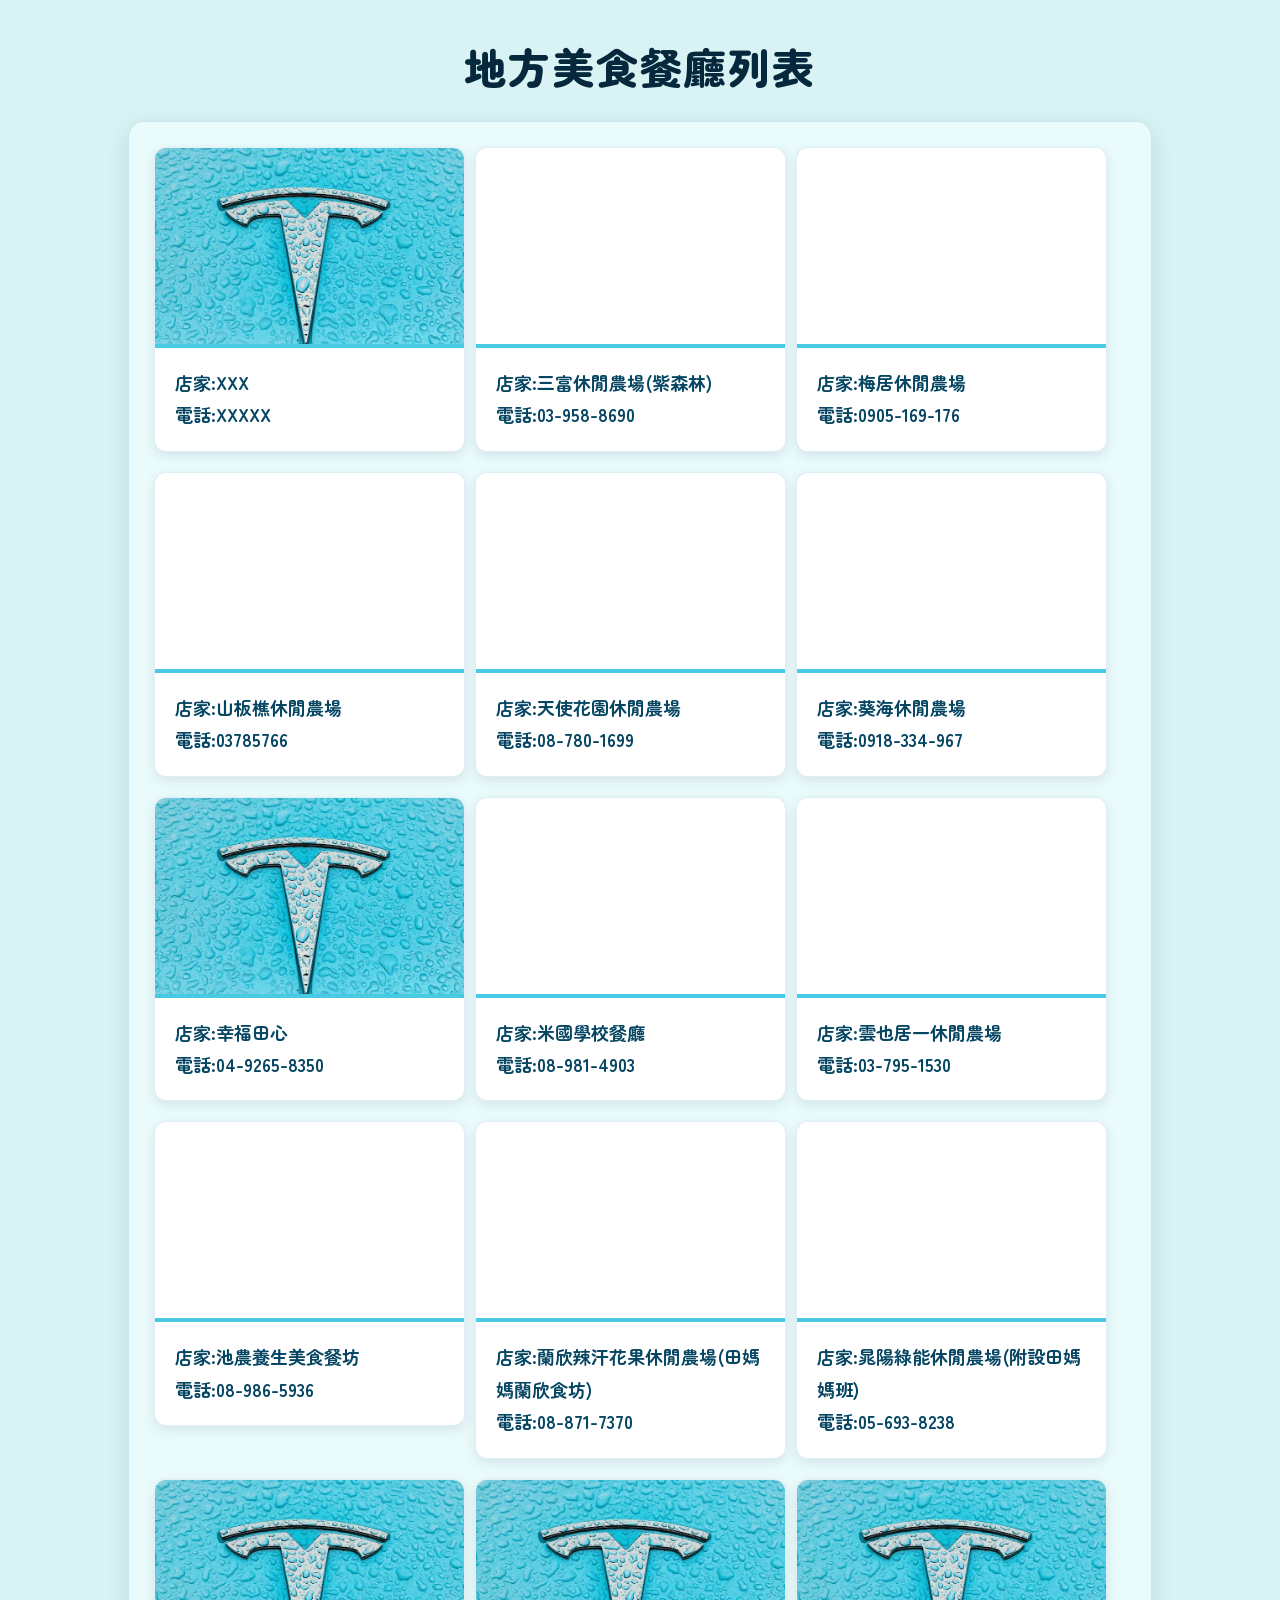
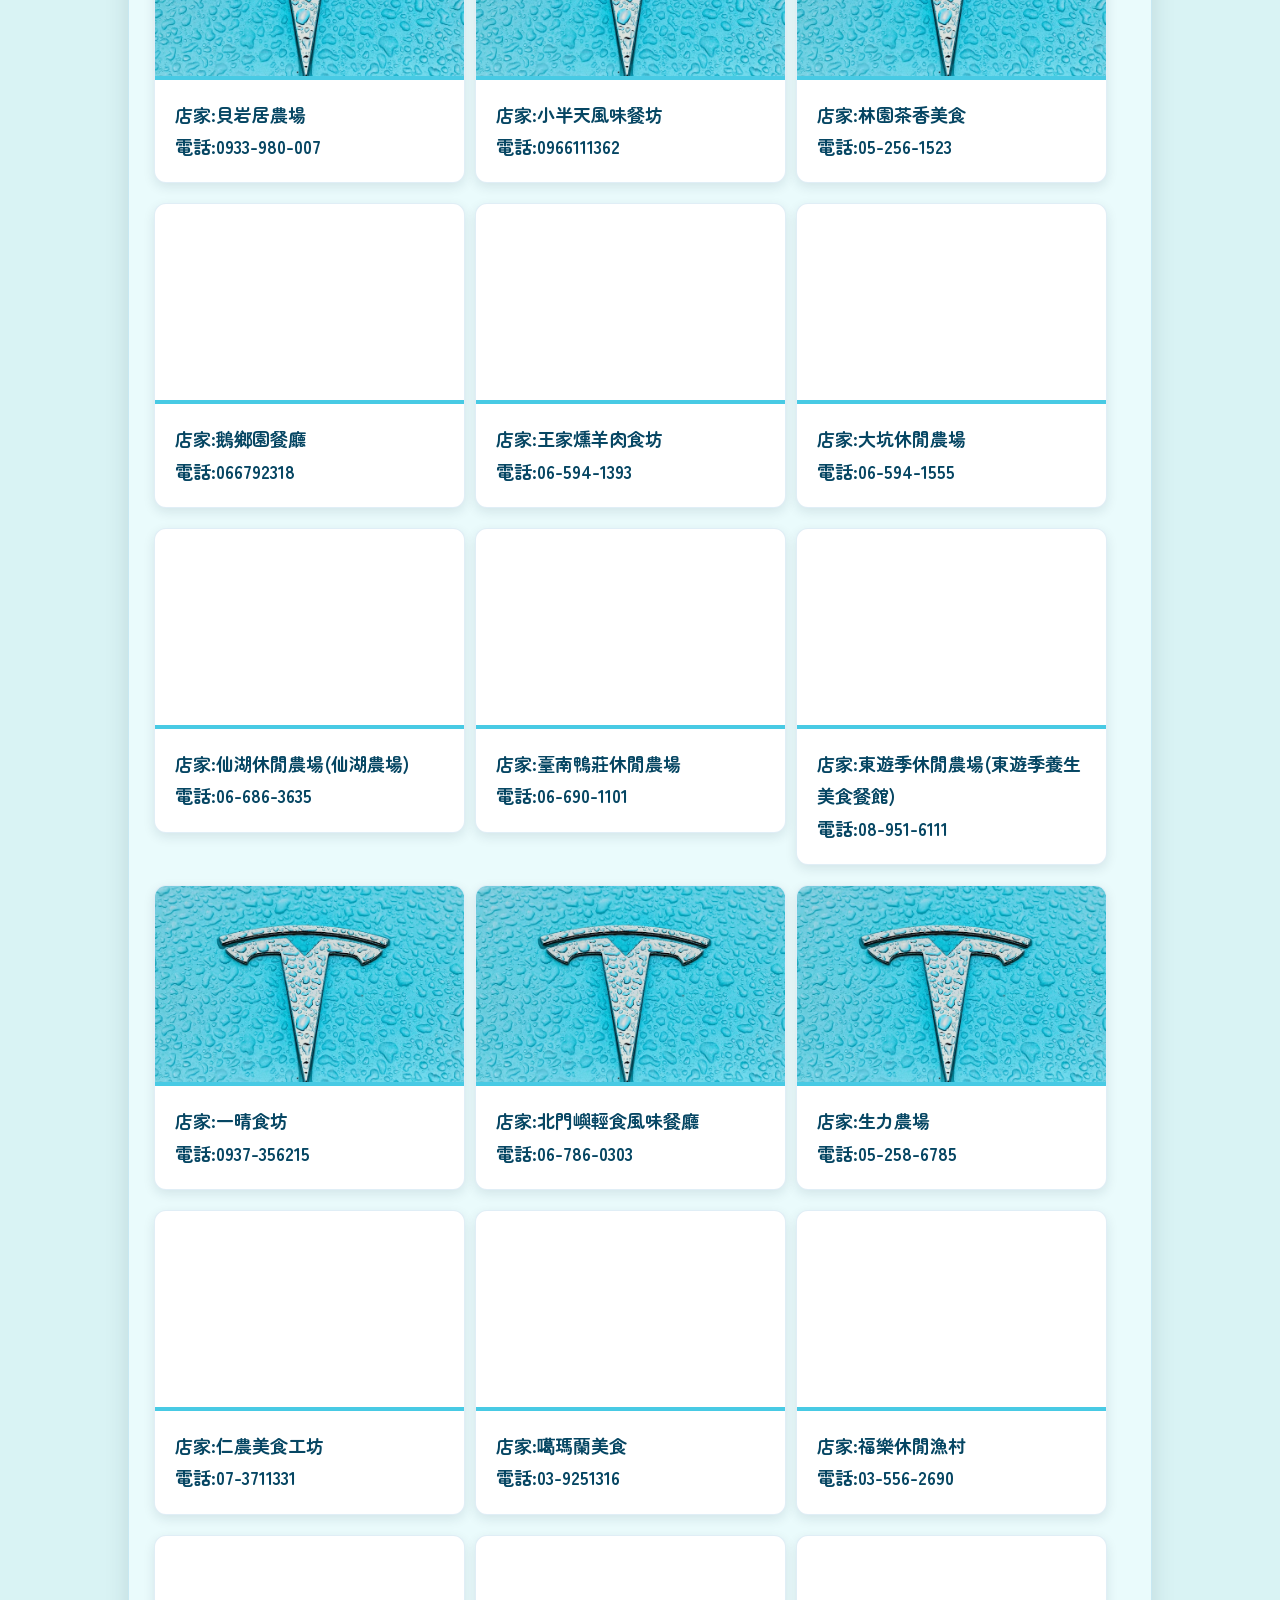
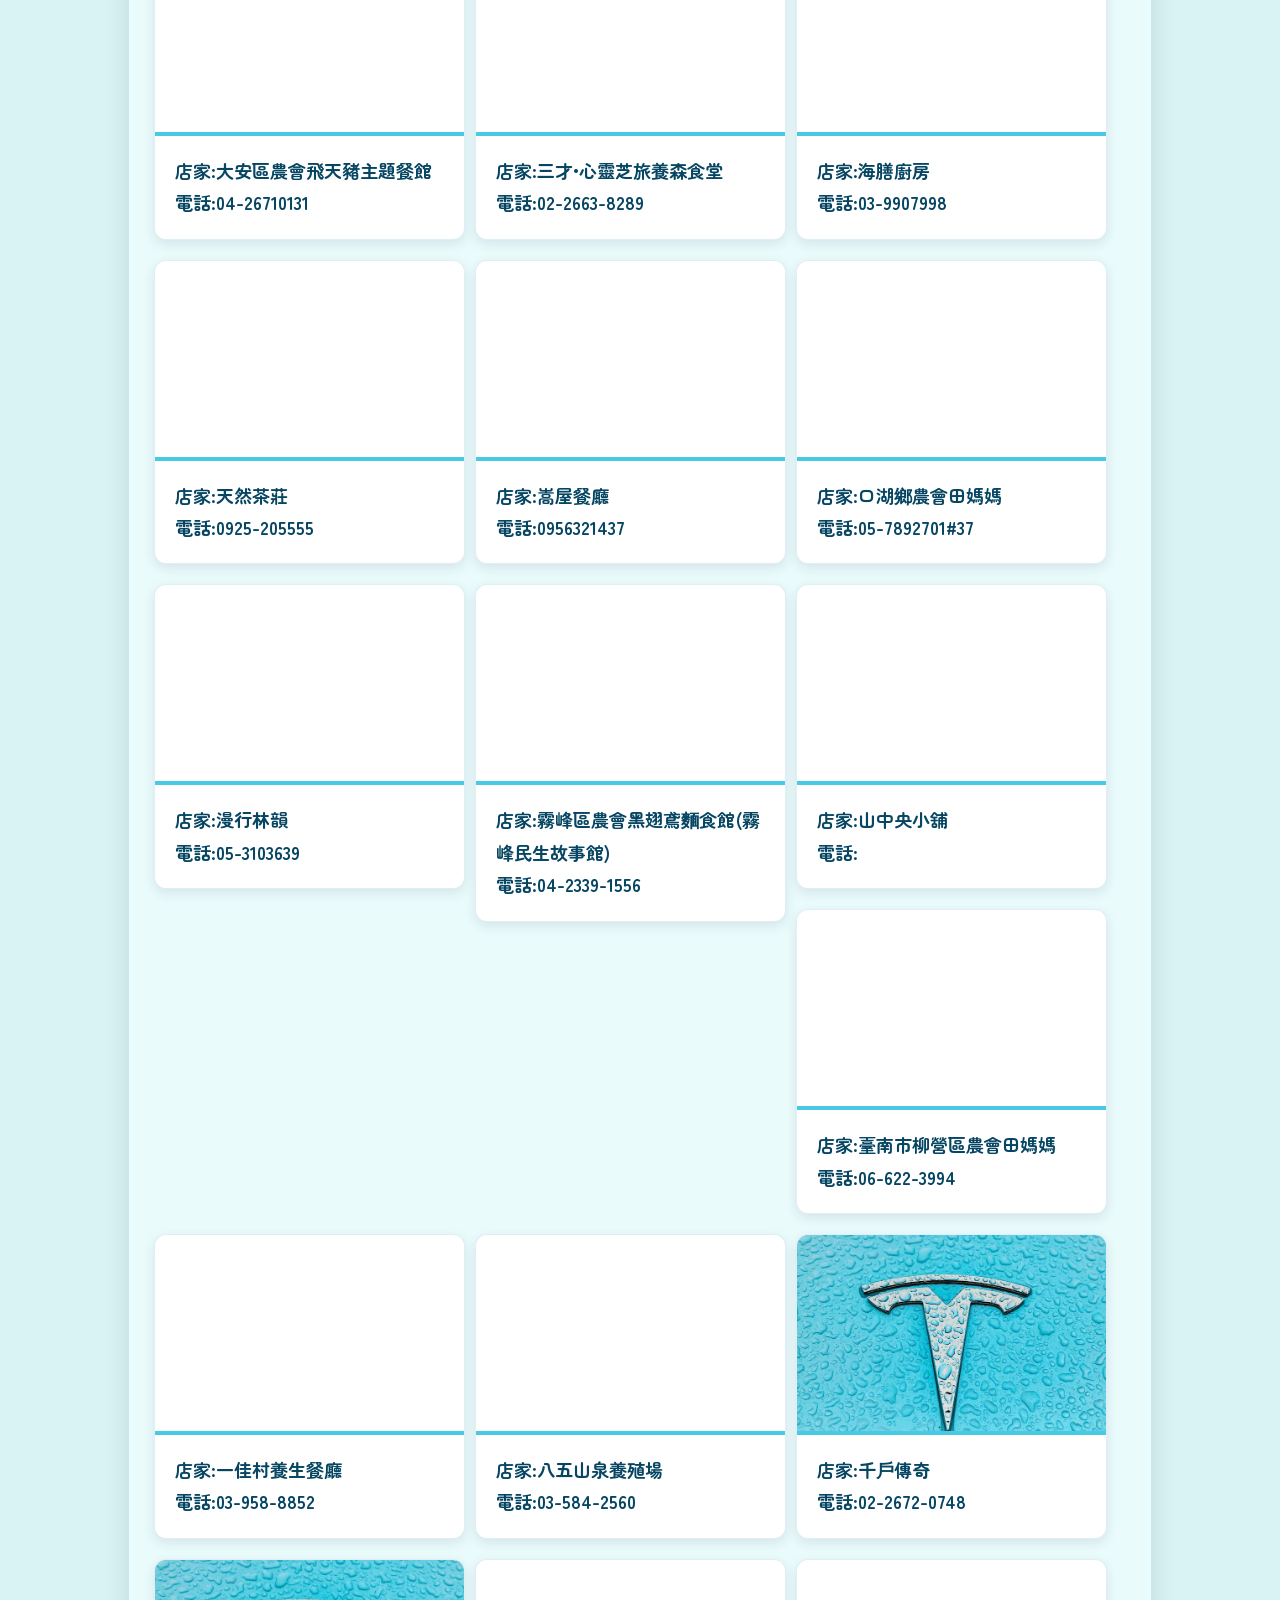
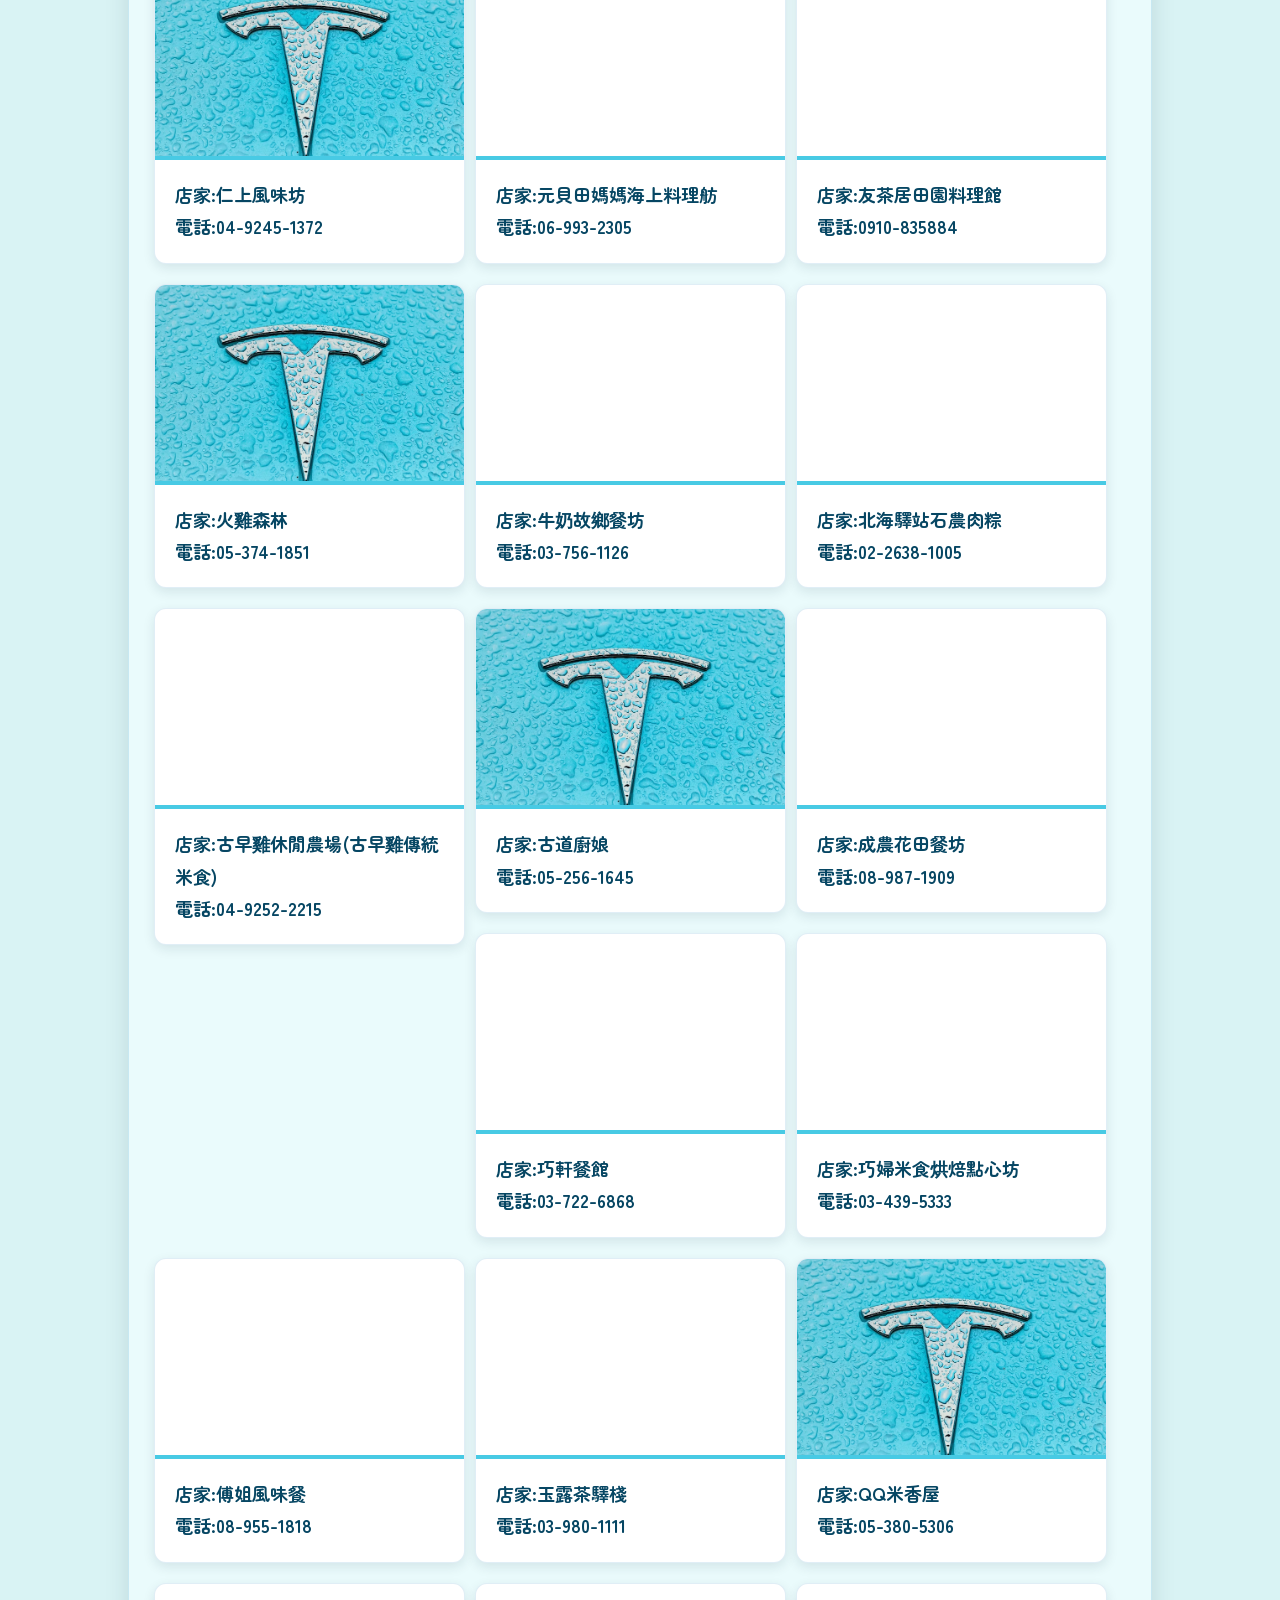
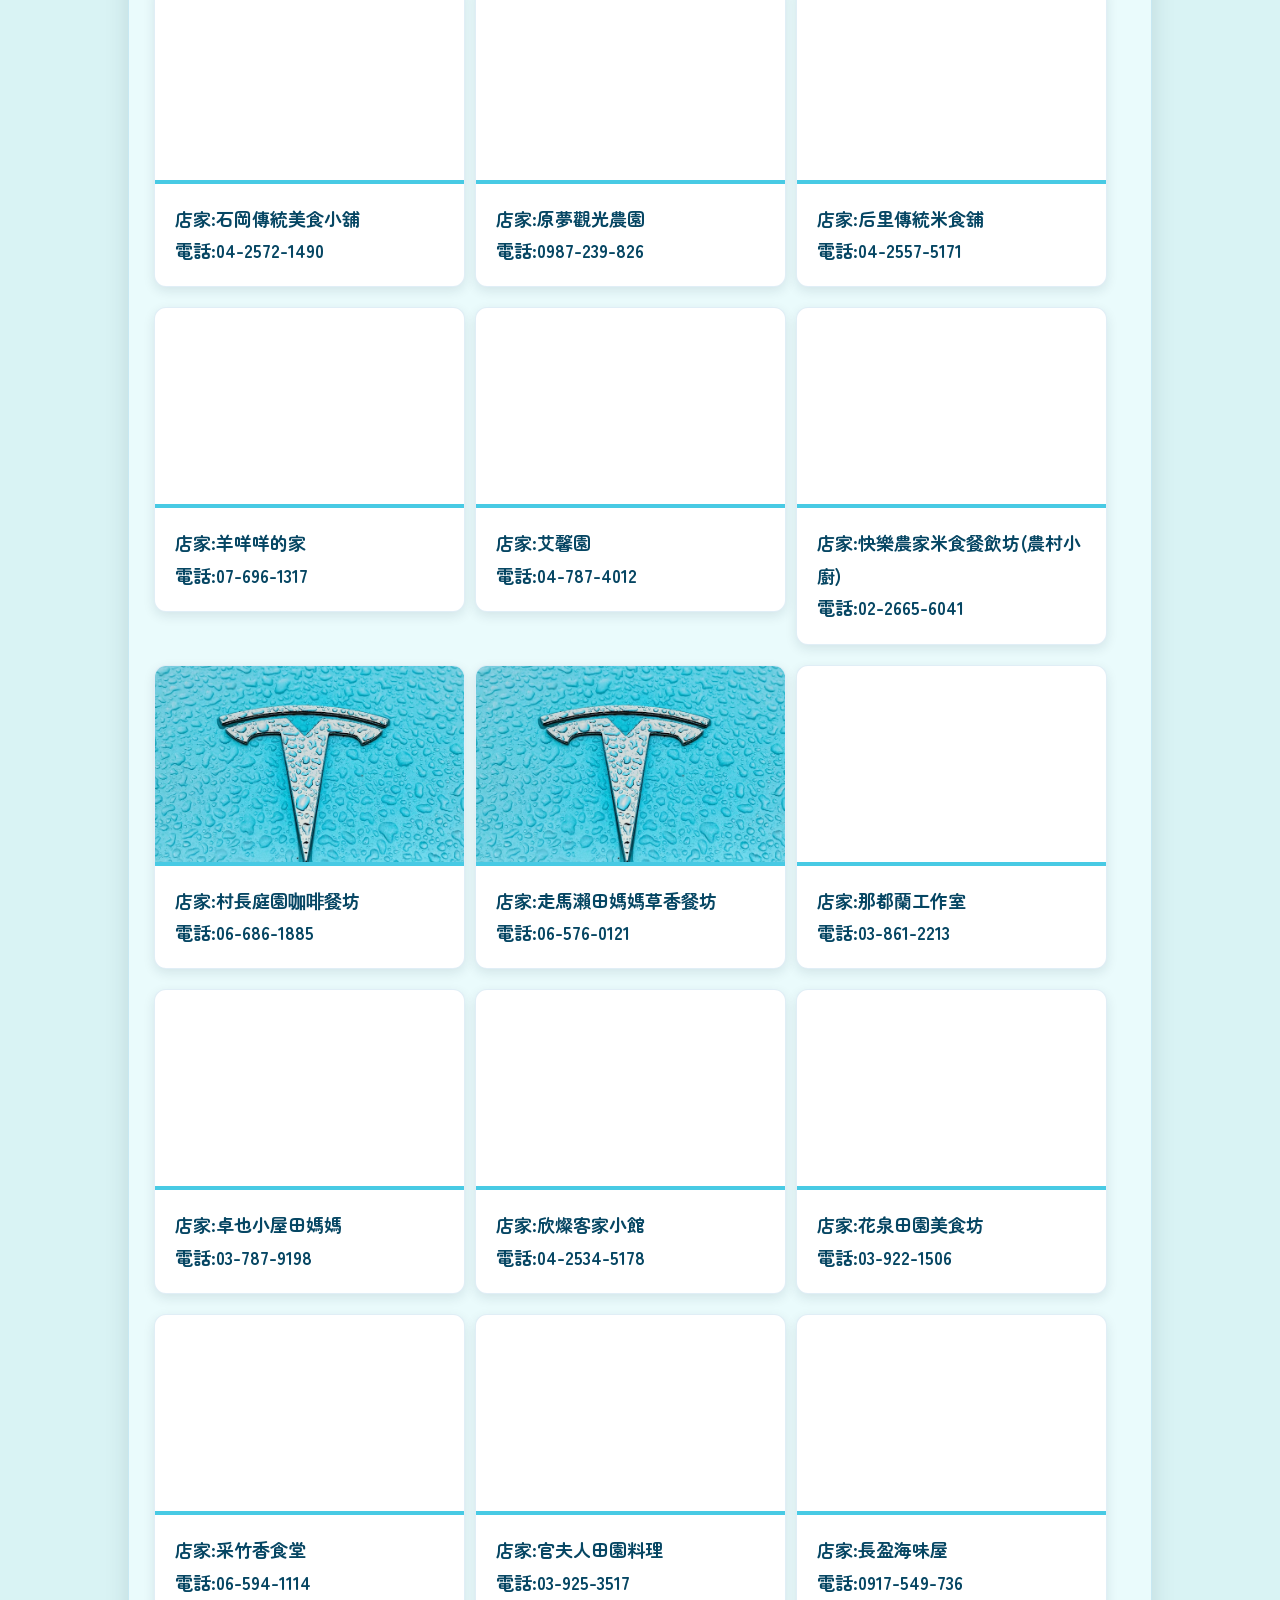
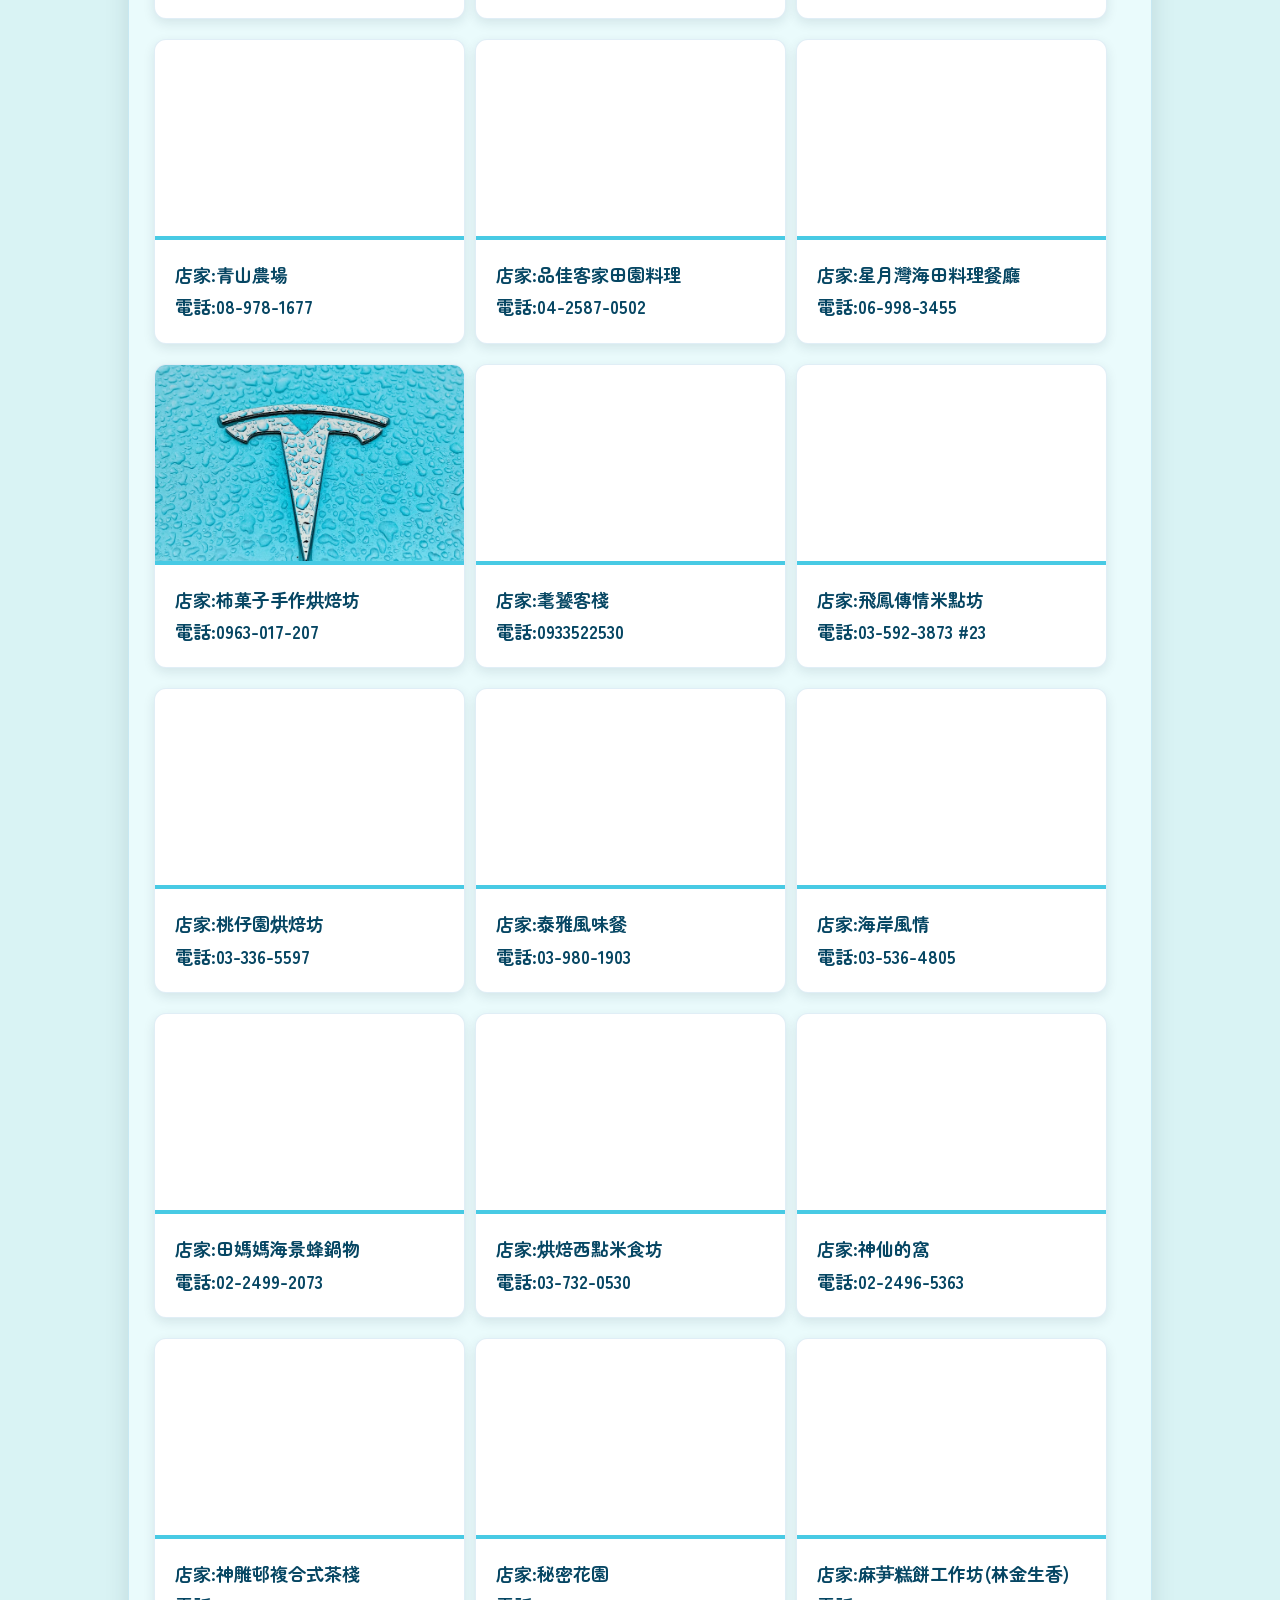
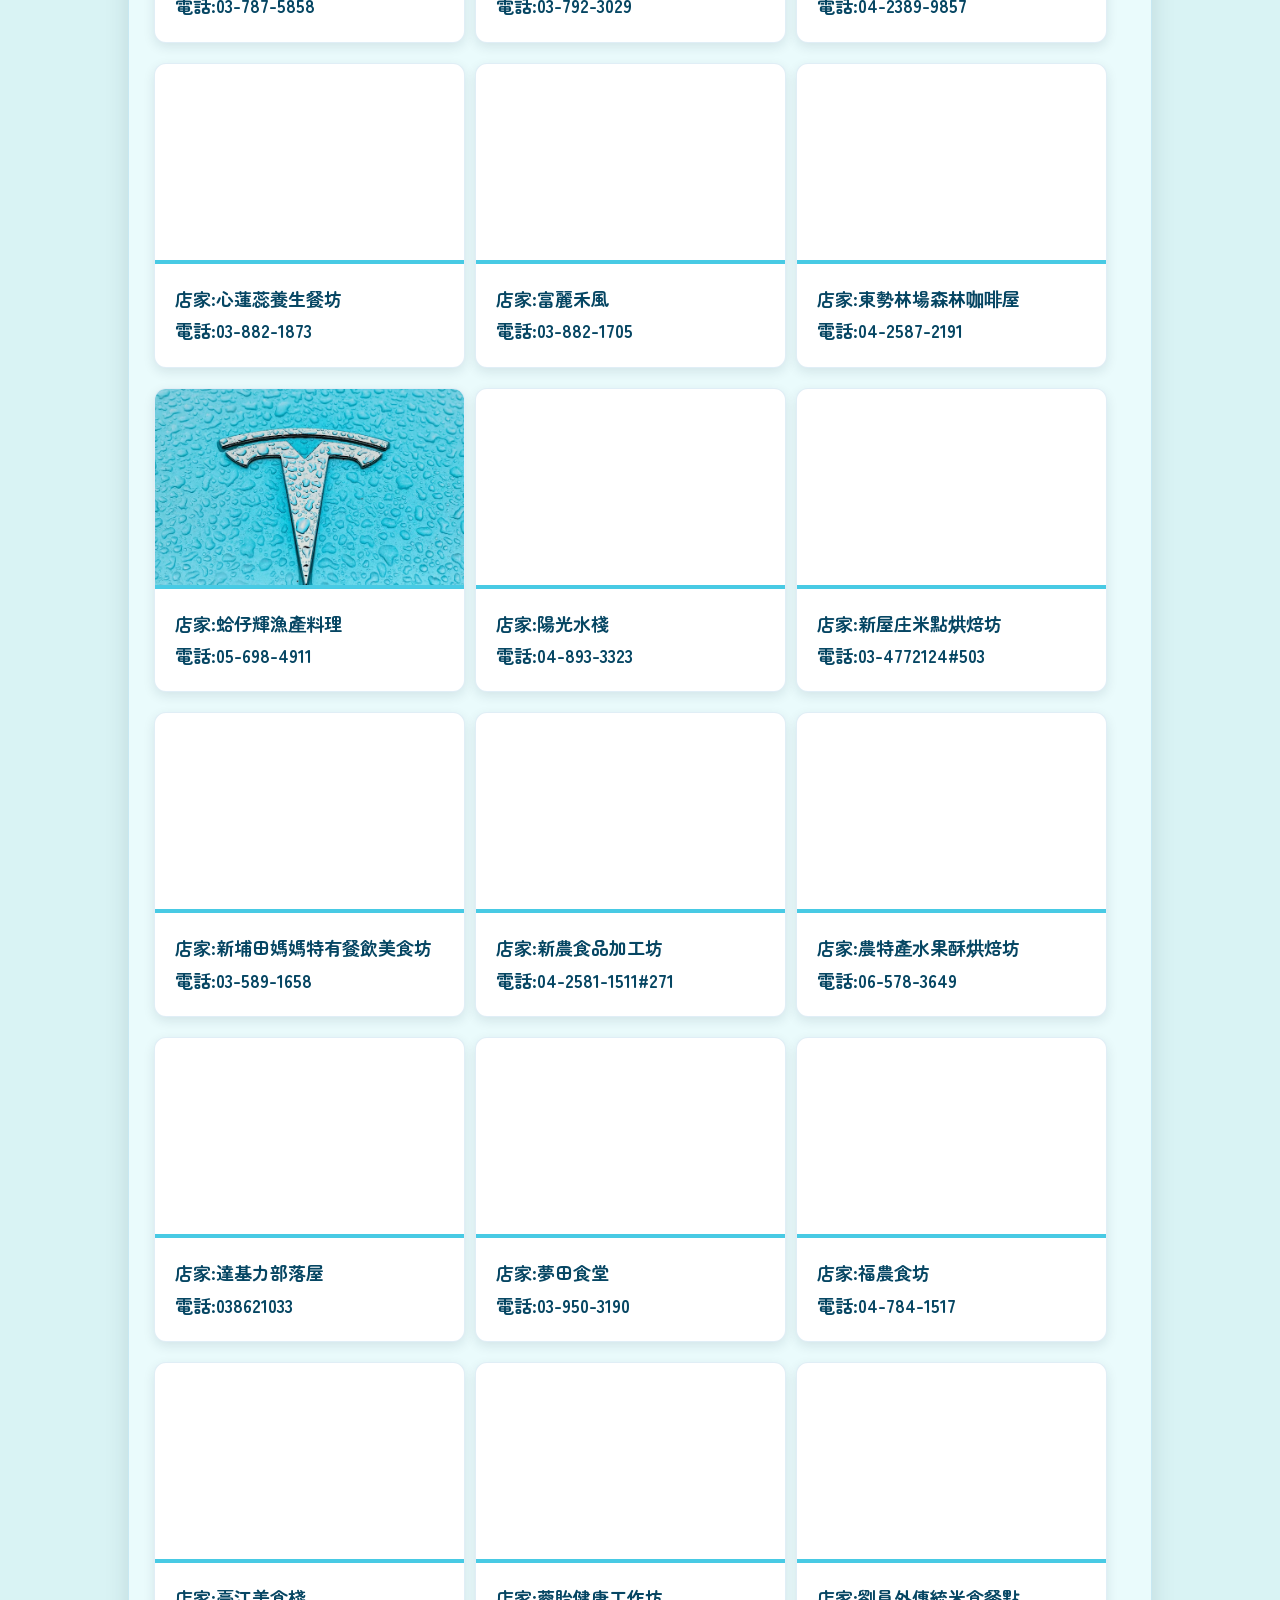
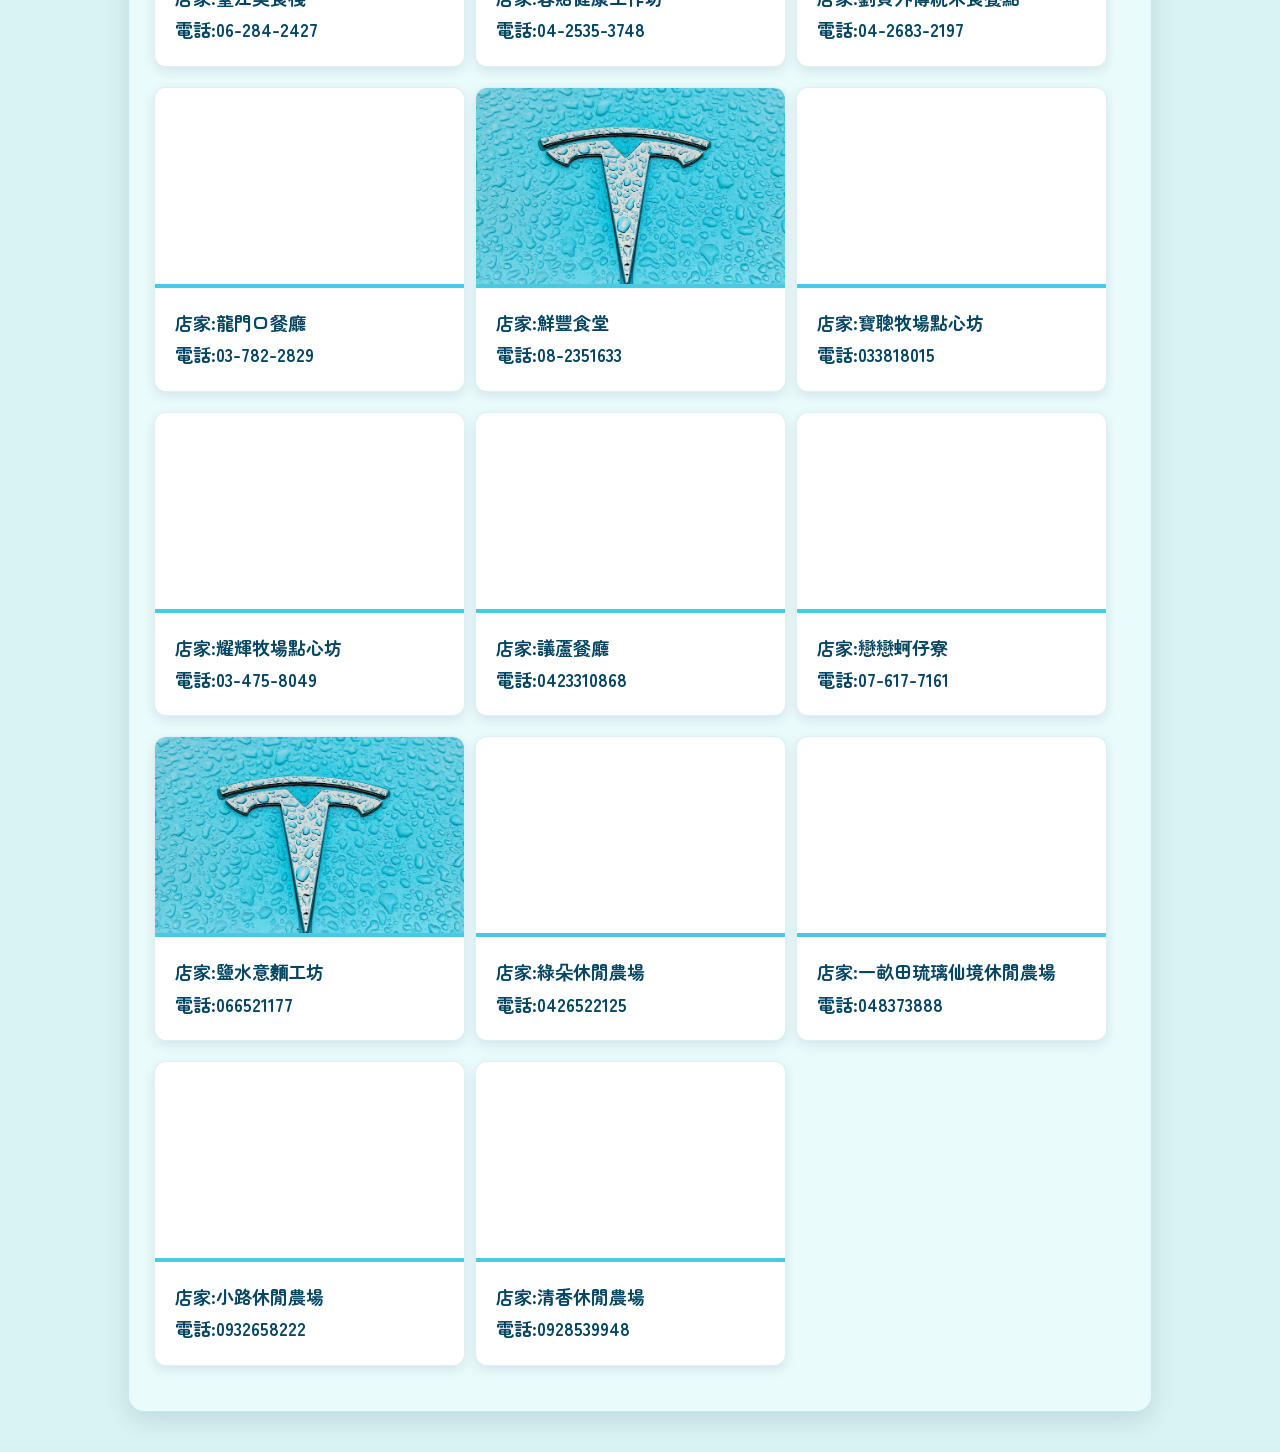
==== index.html @ eb49117a "Rename AI-2026929-javascript-travelfood.html to index.html" ====
<!DOCTYPE html>
<html lang="zh-TW">

<head>
    <meta charset="UTF-8">
    <meta name="viewport" content="width=device-width, initial-scale=1.0">

    <title>地方美食練習</title>

    <link rel="stylesheet" href="css/myall.css">

    <style>

        /* =========================
           主要內容區
        ========================= */

        .wrapper {
            background-color: var(--color-light);

            width: 1024px;

            margin: 0 auto 40px;

            padding: 25px;

            border: 1px solid rgba(0, 119, 182, 0.15);

            border-radius: 16px;

            box-shadow:
                0 8px 25px rgba(6, 40, 61, 0.12);

            overflow: hidden;
        }


        /* =========================
           餐廳卡片
        ========================= */

        .demo {
            width: 32%;

            background-color: var(--color-white);

            border: 1px solid rgba(0, 119, 182, 0.12);

            border-radius: 12px;

            box-shadow:
                0 4px 12px rgba(6, 40, 61, 0.10);

            float: left;

            margin-right: 1%;

            margin-bottom: 20px;

            overflow: hidden;

            transition:
                transform 0.25s ease,
                box-shadow 0.25s ease;
        }


        /* =========================
           卡片 Hover
        ========================= */

        .demo:hover {
            transform: translateY(-5px);

            box-shadow:
                0 10px 25px rgba(0, 119, 182, 0.20);
        }


        /* =========================
           餐廳圖片
        ========================= */

        .demo .logo {
            width: 100%;
            height: 200px;

            background-image: url(image/LOGO01.avif);

            background-position: center;
            background-size: cover;
            background-repeat: no-repeat;

            border-bottom: 4px solid var(--color-secondary);
        }


        /* =========================
           RWD
           1024px 以下改成單欄
        ========================= */

        @media screen and (max-width: 1024px) {

            .wrapper {
                width: 100%;

                margin: 0 auto 30px;

                padding: 20px;

                border-radius: 0;
            }


            .title01 {
                font-size: 36px;

                padding: 30px 15px 20px;
            }


            .demo {
                width: 100%;

                float: none;

                margin-right: 0;

                margin-bottom: 20px;
            }


            .demo .logo {
                width: 100%;

                height: 180px;

                background-image: url(image/LOGO02.avif);

                background-position: 60% 40%;

                background-size: cover;
            }

        }


        /* =========================
           手機版
        ========================= */

        @media screen and (max-width: 576px) {

            .title01 {
                font-size: 30px;

                letter-spacing: 1px;

                padding: 25px 10px 18px;
            }


            .wrapper {
                padding: 15px;
            }


            .demo .logo {
                height: 150px;
            }


            .title04 {
                font-size: 16px;

                padding-left: 16px;
                padding-right: 16px;
            }

        }

    </style>
</head>


<body>

    <!-- 頁面標題 -->

    <div class="display-1 fw900 title01">
        地方美食餐廳列表
    </div>


    <!-- 餐廳列表 -->

    <div class="wrapper" id="foodlist">

        <!-- 範例卡片 -->

        <div class="demo">

            <div class="logo bg" style="background-image: url(image/LOGO01.avif);"></div>

            <p class="title04">
                店家:XXX
            </p>

            <p class="title04">
                電話:XXXXX
            </p>

        </div>

    </div>


    <!-- JavaScript -->

    <script src="js/jquery-4.0.0.js"></script>

    <script src="js/Travelfood.js"></script>

    <script>

        console.log(food);

        food.forEach(function (item) {

            $("#foodlist").append(
                '<div class="demo">' +
                    '<div class="logo bg" style="background-image: url('+item.PicURL+')"></div>' +
                    '<p class="title04">店家:' + item.Name + '</p>' +
                    '<p class="title04">電話:' + item.Tel + '</p>' +
                '</div>'
            );

        });

    </script>

</body>

</html>
---- css/myall.css ----
@import url('https://fonts.googleapis.com/css2?family=Noto+Sans+TC:wght@100..900&family=Zen+Maru+Gothic:wght@300;400;500;700;900&display=swap');

:root {
    --color-background: #D9F3F4;
    --color-logo: #075985;
    --color-primary: #008C95;
    --color-secondary: #48CAE4;
    --color-accent: #00A6A6;
    --color-accent-dark: #06283D;
    --color-text-primary: #064663;
    --color-text-secondary: #176B87;
    --color-light: #EAFBFC;
    --color-border-shadow: #0077B6;
    --color-button-shadow: #E76F51;
    --color-white: #FFFFFF;
}

/* =========================
   基本設定
========================= */

* {
    margin: 0;
    padding: 0;
    box-sizing: border-box;
}

body {
    font-family: "Zen Maru Gothic", sans-serif;
    background-color: var(--color-background);
    color: var(--color-text-primary);
}


/* =========================
   字體粗度
========================= */

.fw100 {
    font-weight: 100;
}

.fw200 {
    font-weight: 200;
}

.fw300 {
    font-weight: 300;
}

.fw400 {
    font-weight: 400;
}

.fw500 {
    font-weight: 500;
}

.fw600 {
    font-weight: 600;
}

.fw700 {
    font-weight: 700;
}

.fw800 {
    font-weight: 800;
}

.fw900 {
    font-weight: 900;
}


/* =========================
   標題
========================= */

.title01 {
    text-align: center;
    font-weight: 900;
    font-size: 42px;
    color: var(--color-accent-dark);

    padding: 35px 15px 25px;

    letter-spacing: 2px;
}

.title02 {
    text-align: center;
    font-weight: 900;
    font-size: 32px;
    color: var(--color-primary);

    letter-spacing: 1px;
}

.title03 {
    text-align: center;
    font-weight: 700;
    font-size: 20px;
    color: var(--color-button-shadow);
}


/* =========================
   餐廳資訊文字
========================= */

.title04 {
    color: var(--color-text-primary);
    font-size: 18px;
    font-weight: 600;

    line-height: 1.8;

    padding: 0 20px;
}

.demo .title04:first-of-type {
    padding-top: 18px;
}

.demo .title04:last-of-type {
    padding-bottom: 20px;
}


/* =========================
   背景圖
========================= */

.bg {
    background-position: center center;
    background-size: cover;
    background-repeat: no-repeat;
}
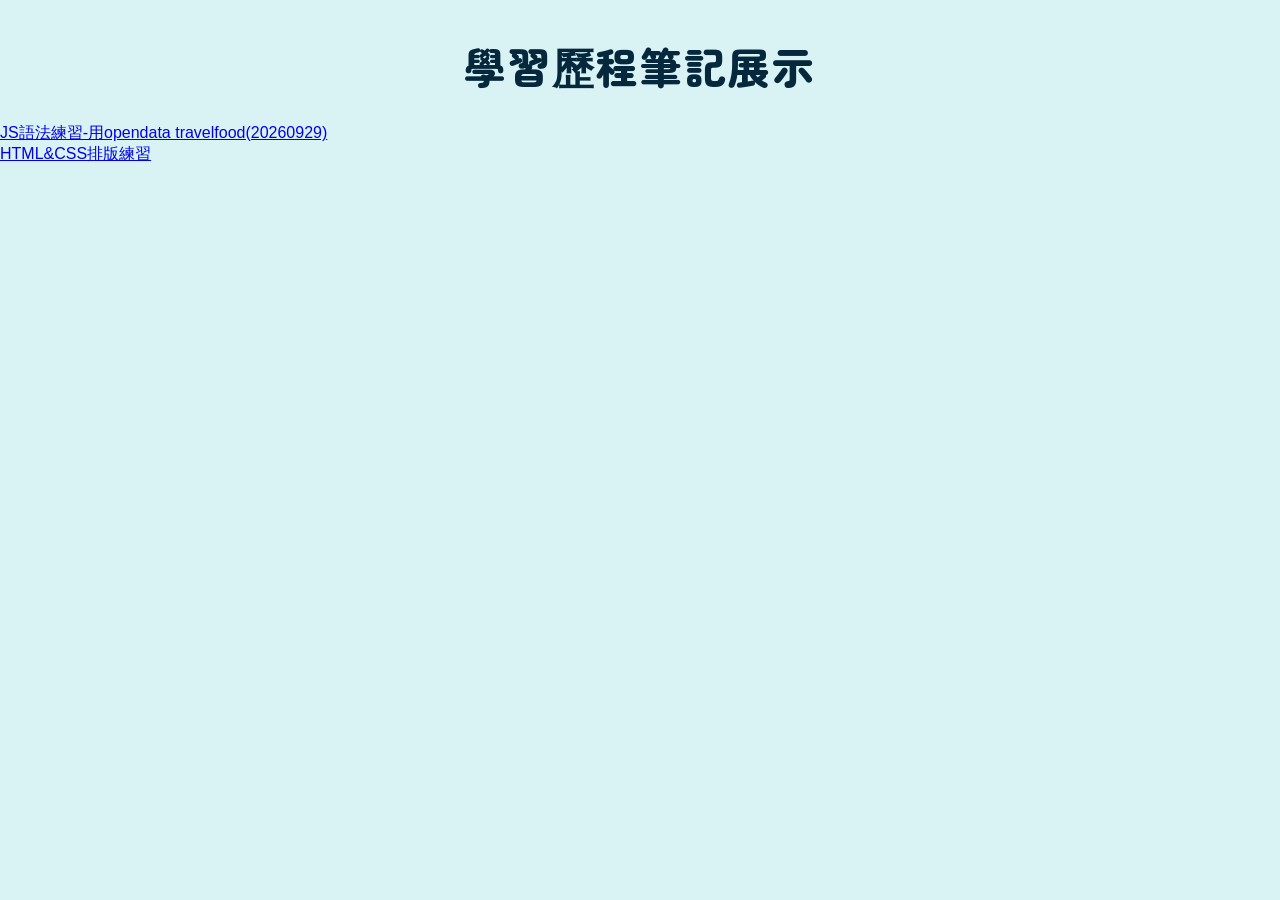
==== commit a2bcab04: "更新網站" ====
--- a/index.html
+++ b/index.html
@@ -1,245 +1,17 @@
 <!DOCTYPE html>
 <html lang="zh-TW">
-
 <head>
     <meta charset="UTF-8">
     <meta name="viewport" content="width=device-width, initial-scale=1.0">
-
-    <title>地方美食練習</title>
-
+    <title>學習歷程</title>
     <link rel="stylesheet" href="css/myall.css">
-
-    <style>
-
-        /* =========================
-           主要內容區
-        ========================= */
-
-        .wrapper {
-            background-color: var(--color-light);
-
-            width: 1024px;
-
-            margin: 0 auto 40px;
-
-            padding: 25px;
-
-            border: 1px solid rgba(0, 119, 182, 0.15);
-
-            border-radius: 16px;
-
-            box-shadow:
-                0 8px 25px rgba(6, 40, 61, 0.12);
-
-            overflow: hidden;
-        }
-
-
-        /* =========================
-           餐廳卡片
-        ========================= */
-
-        .demo {
-            width: 32%;
-
-            background-color: var(--color-white);
-
-            border: 1px solid rgba(0, 119, 182, 0.12);
-
-            border-radius: 12px;
-
-            box-shadow:
-                0 4px 12px rgba(6, 40, 61, 0.10);
-
-            float: left;
-
-            margin-right: 1%;
-
-            margin-bottom: 20px;
-
-            overflow: hidden;
-
-            transition:
-                transform 0.25s ease,
-                box-shadow 0.25s ease;
-        }
-
-
-        /* =========================
-           卡片 Hover
-        ========================= */
-
-        .demo:hover {
-            transform: translateY(-5px);
-
-            box-shadow:
-                0 10px 25px rgba(0, 119, 182, 0.20);
-        }
-
-
-        /* =========================
-           餐廳圖片
-        ========================= */
-
-        .demo .logo {
-            width: 100%;
-            height: 200px;
-
-            background-image: url(image/LOGO01.avif);
-
-            background-position: center;
-            background-size: cover;
-            background-repeat: no-repeat;
-
-            border-bottom: 4px solid var(--color-secondary);
-        }
-
-
-        /* =========================
-           RWD
-           1024px 以下改成單欄
-        ========================= */
-
-        @media screen and (max-width: 1024px) {
-
-            .wrapper {
-                width: 100%;
-
-                margin: 0 auto 30px;
-
-                padding: 20px;
-
-                border-radius: 0;
-            }
-
-
-            .title01 {
-                font-size: 36px;
-
-                padding: 30px 15px 20px;
-            }
-
-
-            .demo {
-                width: 100%;
-
-                float: none;
-
-                margin-right: 0;
-
-                margin-bottom: 20px;
-            }
-
-
-            .demo .logo {
-                width: 100%;
-
-                height: 180px;
-
-                background-image: url(image/LOGO02.avif);
-
-                background-position: 60% 40%;
-
-                background-size: cover;
-            }
-
-        }
-
-
-        /* =========================
-           手機版
-        ========================= */
-
-        @media screen and (max-width: 576px) {
-
-            .title01 {
-                font-size: 30px;
-
-                letter-spacing: 1px;
-
-                padding: 25px 10px 18px;
-            }
-
-
-            .wrapper {
-                padding: 15px;
-            }
-
-
-            .demo .logo {
-                height: 150px;
-            }
-
-
-            .title04 {
-                font-size: 16px;
-
-                padding-left: 16px;
-                padding-right: 16px;
-            }
-
-        }
-
-    </style>
 </head>
-
-
 <body>
-
-    <!-- 頁面標題 -->
-
-    <div class="display-1 fw900 title01">
-        地方美食餐廳列表
-    </div>
-
-
-    <!-- 餐廳列表 -->
-
-    <div class="wrapper" id="foodlist">
-
-        <!-- 範例卡片 -->
-
-        <div class="demo">
-
-            <div class="logo bg" style="background-image: url(image/LOGO01.avif);"></div>
-
-            <p class="title04">
-                店家:XXX
-            </p>
-
-            <p class="title04">
-                電話:XXXXX
-            </p>
-
-        </div>
-
-    </div>
-
-
-    <!-- JavaScript -->
-
-    <script src="js/jquery-4.0.0.js"></script>
-
-    <script src="js/Travelfood.js"></script>
-
-    <script>
-
-        console.log(food);
-
-        food.forEach(function (item) {
-
-            $("#foodlist").append(
-                '<div class="demo">' +
-                    '<div class="logo bg" style="background-image: url('+item.PicURL+')"></div>' +
-                    '<p class="title04">店家:' + item.Name + '</p>' +
-                    '<p class="title04">電話:' + item.Tel + '</p>' +
-                '</div>'
-            );
-
-        });
-
-    </script>
-
+    <div class="title01">學習歷程筆記展示</div>
+<ul>
+    <li><a href="AI-2026929-javascript-travelfood.html" target="_blank">JS語法練習-用opendata travelfood(20260929)</a></li>
+    <li><a href="練習02-AI.html" target="_blank">HTML&CSS排版練習</a></li>
+</ul>    
+<script src="js/jquery-4.0.0.js"></script>
 </body>
-
-</html>
+</html>
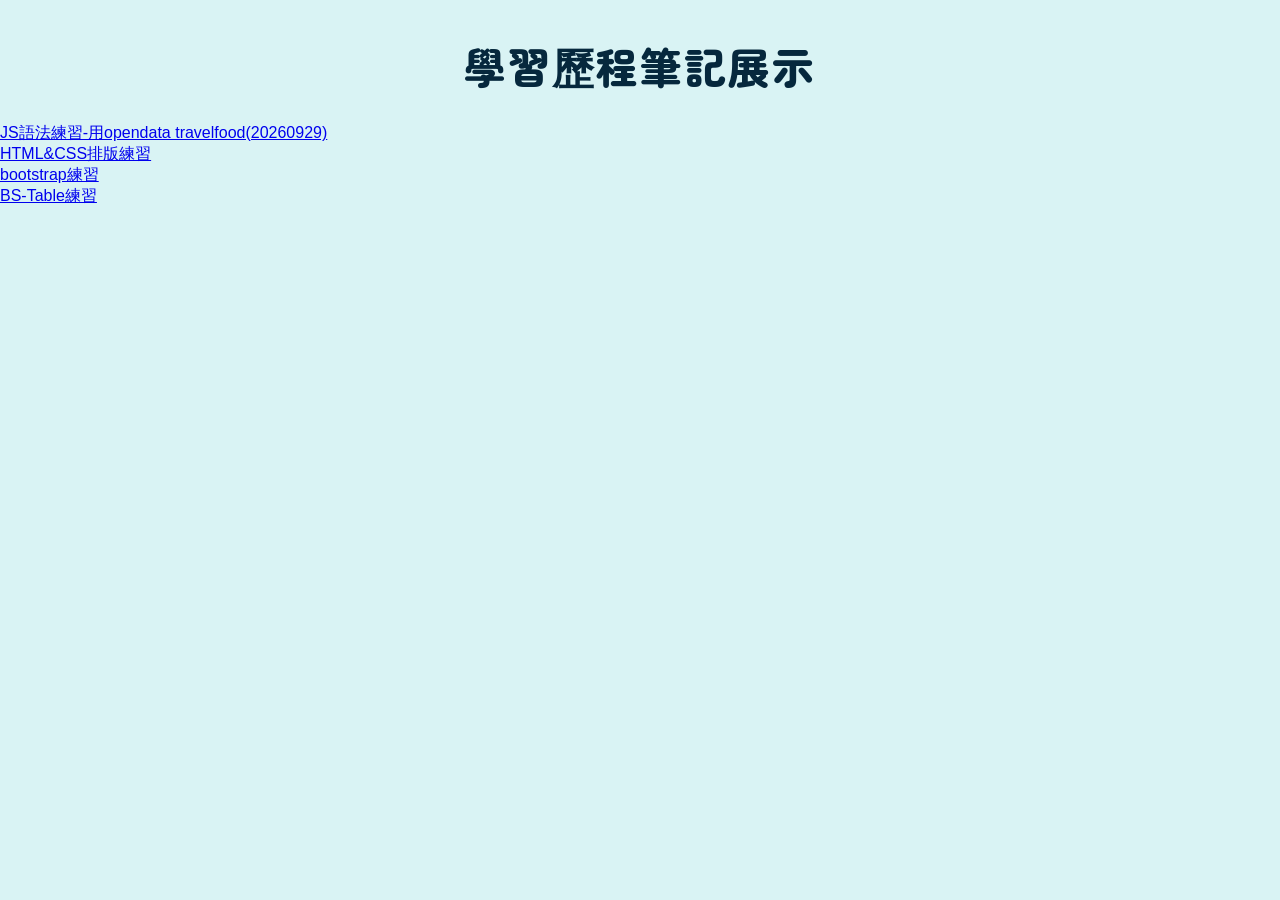
==== commit a2a1066e: "更新" ====
--- a/index.html
+++ b/index.html
@@ -11,6 +11,8 @@
 <ul>
     <li><a href="AI-2026929-javascript-travelfood.html" target="_blank">JS語法練習-用opendata travelfood(20260929)</a></li>
     <li><a href="練習02-AI.html" target="_blank">HTML&CSS排版練習</a></li>
+    <li><a href="20261001.bootstrap.html"target="_blank">bootstrap練習</a></li>
+    <li><a href="20261001-BS-Table.html">BS-Table練習</a></li>
 </ul>    
 <script src="js/jquery-4.0.0.js"></script>
 </body>
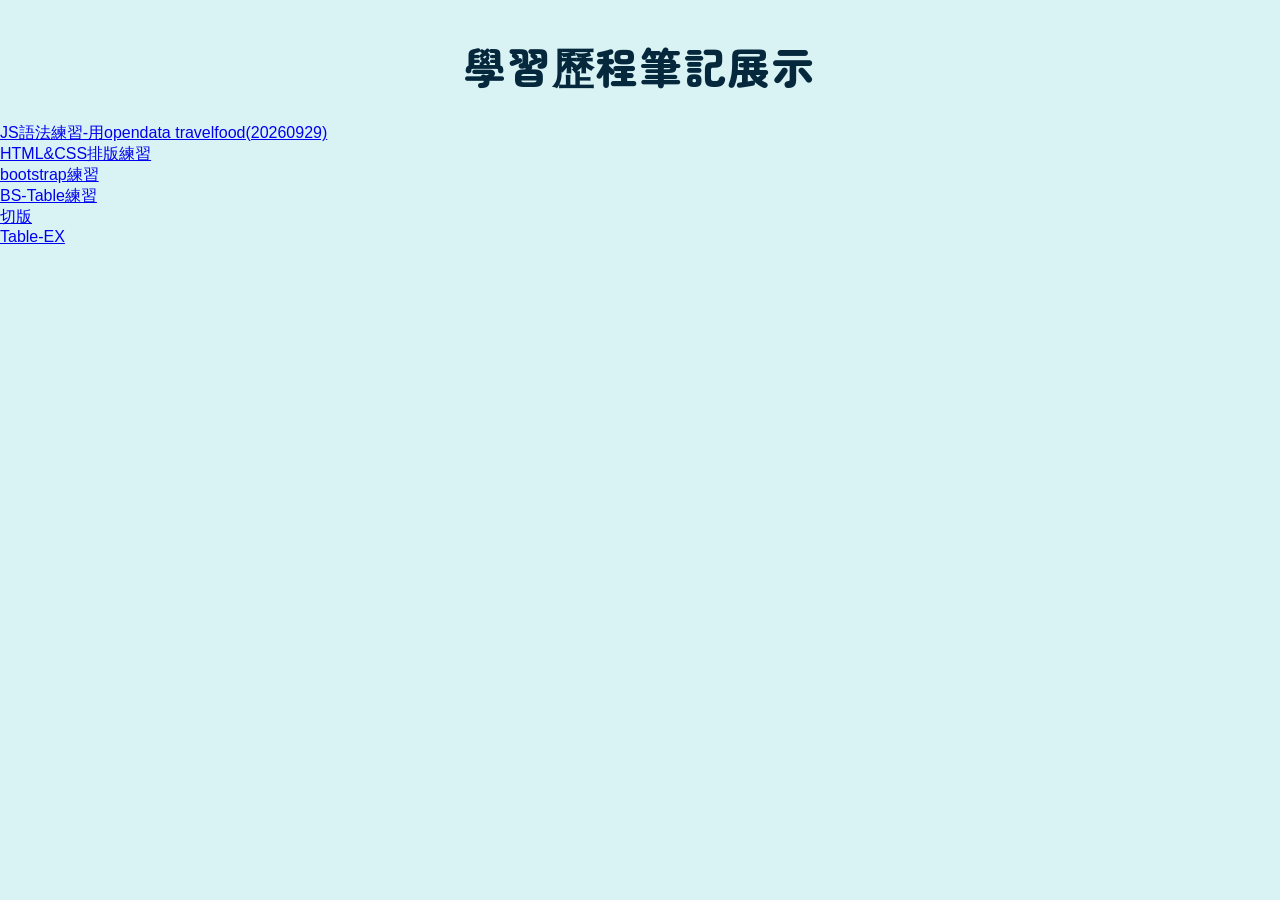
==== commit 9c696e2b: "1006更新" ====
--- a/index.html
+++ b/index.html
@@ -12,7 +12,9 @@
     <li><a href="AI-2026929-javascript-travelfood.html" target="_blank">JS語法練習-用opendata travelfood(20260929)</a></li>
     <li><a href="練習02-AI.html" target="_blank">HTML&CSS排版練習</a></li>
     <li><a href="20261001.bootstrap.html"target="_blank">bootstrap練習</a></li>
-    <li><a href="20261001-BS-Table.html">BS-Table練習</a></li>
+    <li><a href="20261001-BS-Table.html"target="_blank">BS-Table練習</a></li>
+    <li><a href="20261006-BS-切版.html"target="_blank">切版</a></li>
+    <li><a href="20261006-BS-Table-EX01.html"target="_blank">Table-EX</a></li>
 </ul>    
 <script src="js/jquery-4.0.0.js"></script>
 </body>
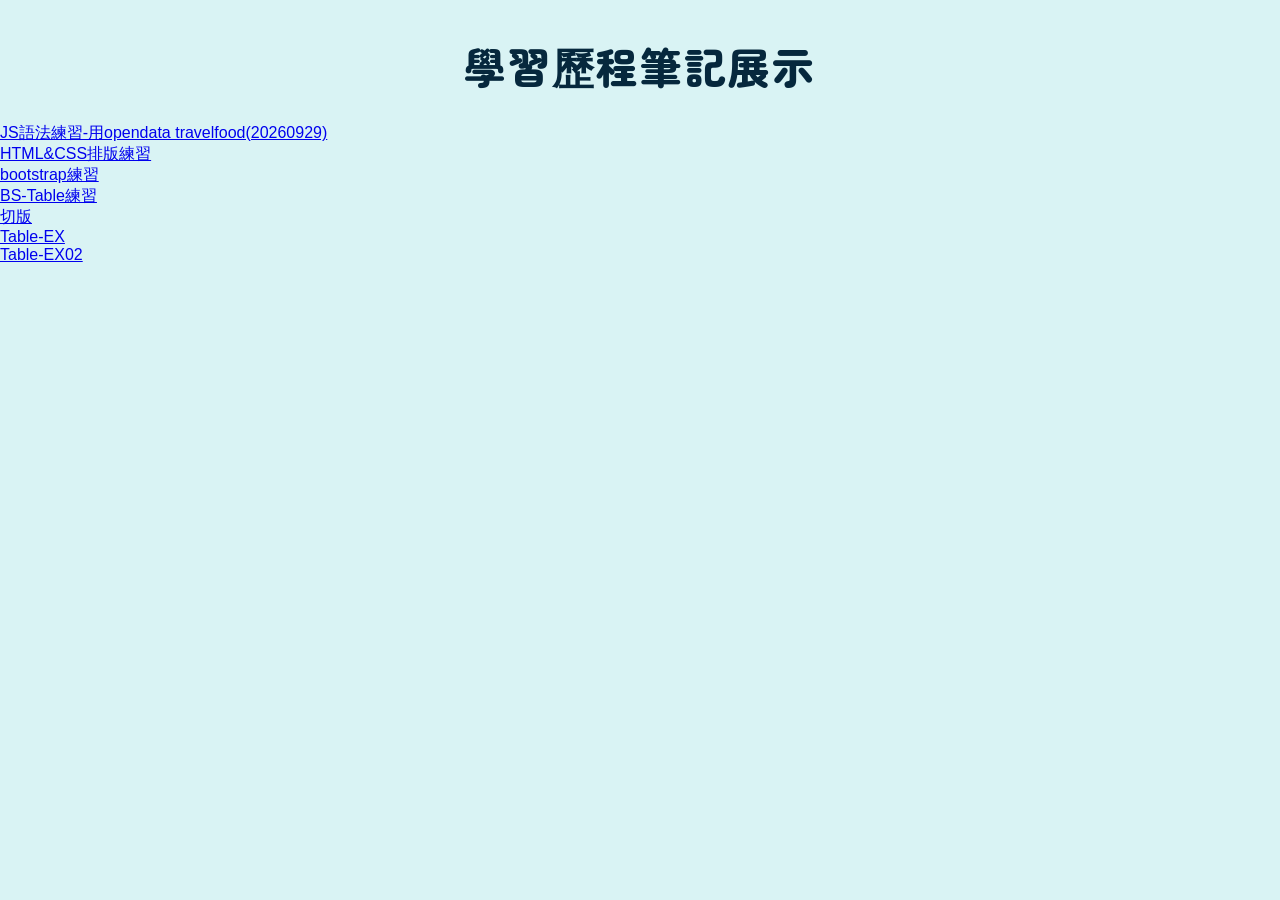
==== commit e20143bb: "1008update" ====
--- a/index.html
+++ b/index.html
@@ -15,6 +15,7 @@
     <li><a href="20261001-BS-Table.html"target="_blank">BS-Table練習</a></li>
     <li><a href="20261006-BS-切版.html"target="_blank">切版</a></li>
     <li><a href="20261006-BS-Table-EX01.html"target="_blank">Table-EX</a></li>
+    <li><a href="20261006-BS-Table-EX02.html">Table-EX02</a></li>
 </ul>    
 <script src="js/jquery-4.0.0.js"></script>
 </body>
